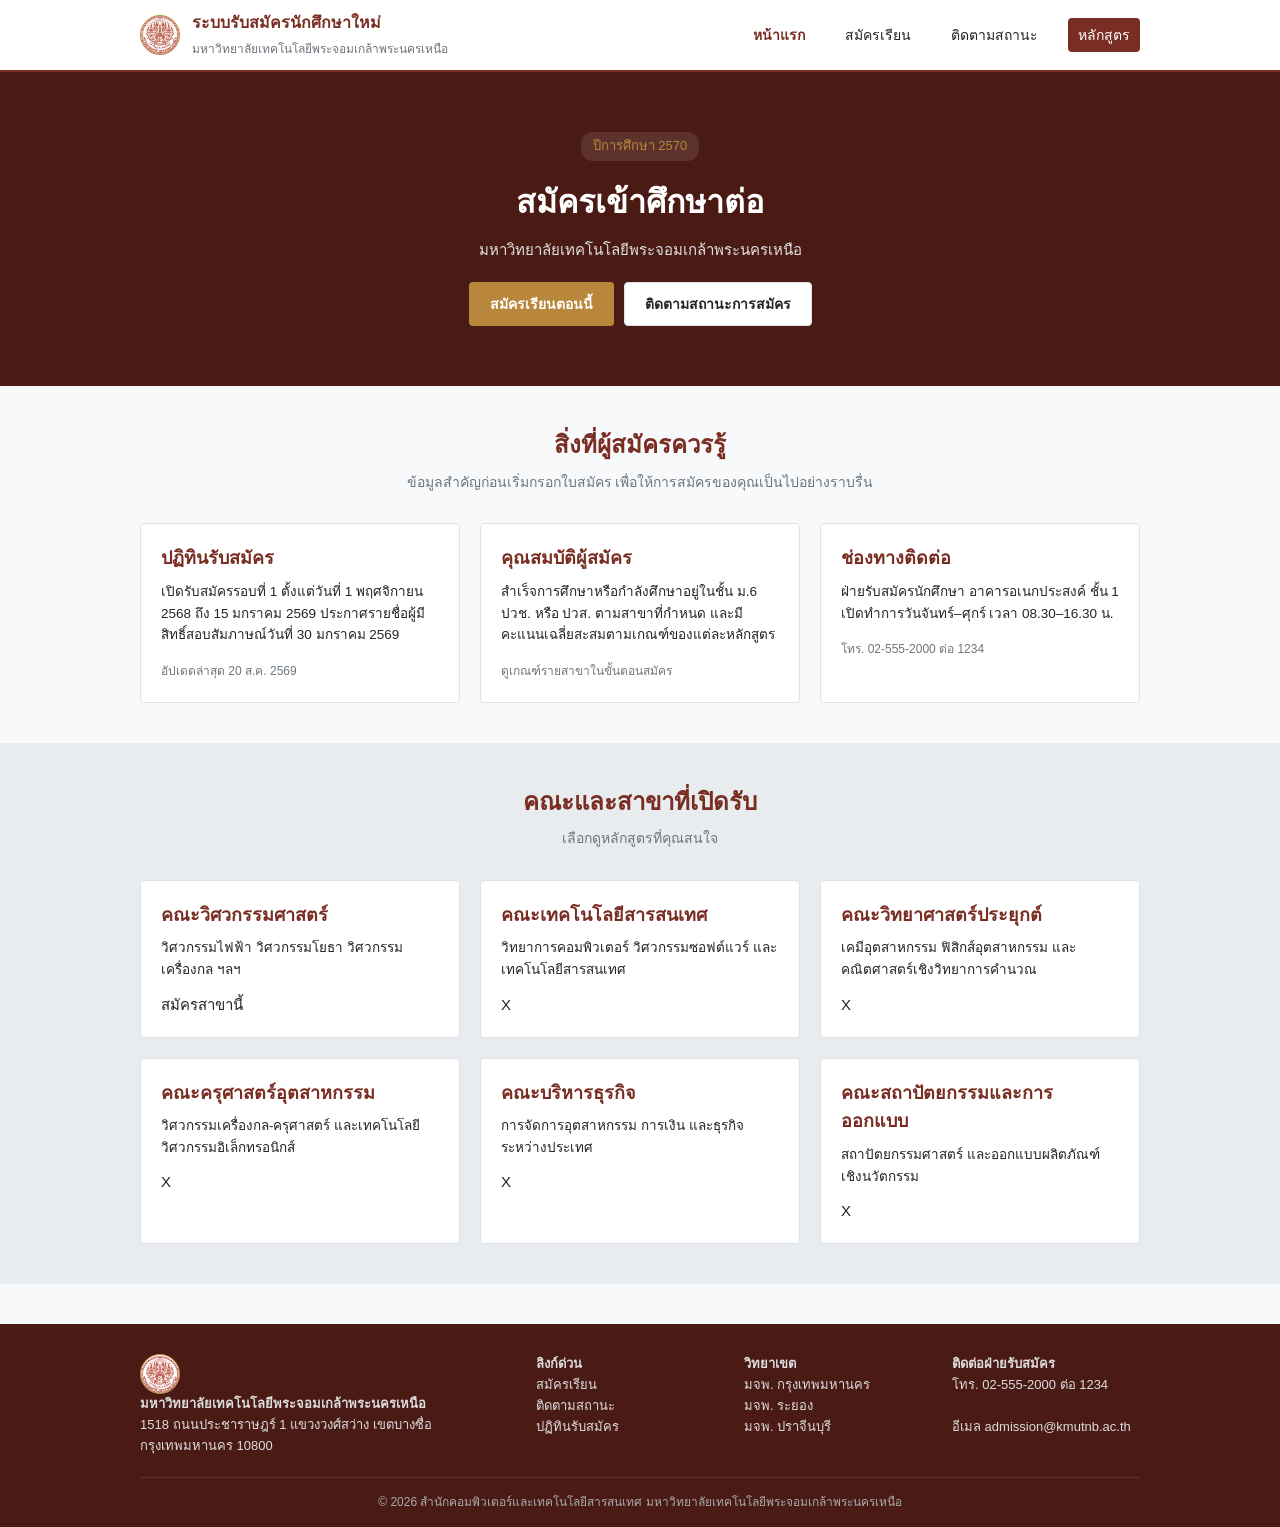
==== index.html @ a2003282 "Add files via upload" ====
<!doctype html>
<html lang="th">
<head>
<meta charset="UTF-8">
<meta name="viewport" content="width=device-width, initial-scale=1">
<title>ระบบรับสมัครนักศึกษาใหม่ | มจพ.</title>
<link rel="stylesheet" href="/style.css">
</head>
<body>

<header class="site-header">
  <div class="wrap">
    <a href="index.html" class="brand">
      <div class="seal"><img src="/image/logo_kmutnb-(6).png" alt="ตราสัญลักษณ์ มจพ."></div>
      <div class="brand-text">
        <strong>ระบบรับสมัครนักศึกษาใหม่</strong>
        <span>มหาวิทยาลัยเทคโนโลยีพระจอมเกล้าพระนครเหนือ</span>
      </div>
    </a>
    <nav class="main-nav">
      <a href="index.html" aria-current="page">หน้าแรก</a>
      <a href="application.html">สมัครเรียน</a>
      <a href="status.html">ติดตามสถานะ</a>
      <a href="programs.html" class="nav-cta">หลักสูตร</a>
    </nav>
  </div>
</header>

<section class="hero">
  <div class="wrap">
    <span class="hero-year">ปีการศึกษา 2570</span>
    <h1>สมัครเข้าศึกษาต่อ</h1>
    <p>มหาวิทยาลัยเทคโนโลยีพระจอมเกล้าพระนครเหนือ</p>
    <div class="hero-actions">
      <a href="application.html" class="btn btn-primary">สมัครเรียนตอนนี้</a>
      <a href="status.html" class="btn btn-outline">ติดตามสถานะการสมัคร</a>
    </div>
  </div>
</section>

<section class="section">
  <div class="wrap">
    <div class="section-head">
      <h2>สิ่งที่ผู้สมัครควรรู้</h2>
      <p>ข้อมูลสำคัญก่อนเริ่มกรอกใบสมัคร เพื่อให้การสมัครของคุณเป็นไปอย่างราบรื่น</p>
    </div>
    <div class="card-grid">
      <article class="info-card">
        <h3>ปฏิทินรับสมัคร</h3>
        <p>เปิดรับสมัครรอบที่ 1 ตั้งแต่วันที่ 1 พฤศจิกายน 2568 ถึง 15 มกราคม 2569 ประกาศรายชื่อผู้มีสิทธิ์สอบสัมภาษณ์วันที่ 30 มกราคม 2569</p>
        <span class="meta">อัปเดตล่าสุด 20 ส.ค. 2569</span>
      </article>
      <article class="info-card">
        <h3>คุณสมบัติผู้สมัคร</h3>
        <p>สำเร็จการศึกษาหรือกำลังศึกษาอยู่ในชั้น ม.6 ปวช. หรือ ปวส. ตามสาขาที่กำหนด และมีคะแนนเฉลี่ยสะสมตามเกณฑ์ของแต่ละหลักสูตร</p>
        <span class="meta">ดูเกณฑ์รายสาขาในขั้นตอนสมัคร</span>
      </article>
      <article class="info-card">
        <h3>ช่องทางติดต่อ</h3>
        <p>ฝ่ายรับสมัครนักศึกษา อาคารอเนกประสงค์ ชั้น 1 เปิดทำการวันจันทร์–ศุกร์ เวลา 08.30–16.30 น.</p>
        <span class="meta">โทร. 02-555-2000 ต่อ 1234</span>
      </article>
    </div>
  </div>
</section>

<section class="section section-alt">
  <div class="wrap">
    <div class="section-head">
      <h2>คณะและสาขาที่เปิดรับ</h2>
      <p>เลือกดูหลักสูตรที่คุณสนใจ</p>
    </div>
    <div class="program-grid">
      <a href="application.html" class="program-card">
        <h3>คณะวิศวกรรมศาสตร์</h3>
        <p>วิศวกรรมไฟฟ้า วิศวกรรมโยธา วิศวกรรมเครื่องกล ฯลฯ</p>
        <span class="link">สมัครสาขานี้</span>
      </a>
      <a href="index.html" class="program-card">
        <h3>คณะเทคโนโลยีสารสนเทศ</h3>
        <p>วิทยาการคอมพิวเตอร์ วิศวกรรมซอฟต์แวร์ และเทคโนโลยีสารสนเทศ</p>
        <span class="link">X</span>
      </a>
      <a href="index.html" class="program-card">
        <h3>คณะวิทยาศาสตร์ประยุกต์</h3>
        <p>เคมีอุตสาหกรรม ฟิสิกส์อุตสาหกรรม และคณิตศาสตร์เชิงวิทยาการคำนวณ</p>
        <span class="link">X</span>
      </a>
      <a href="index.html" class="program-card">
        <h3>คณะครุศาสตร์อุตสาหกรรม</h3>
        <p>วิศวกรรมเครื่องกล-ครุศาสตร์ และเทคโนโลยีวิศวกรรมอิเล็กทรอนิกส์</p>
        <span class="link">X</span>
      </a>
      <a href="index.html" class="program-card">
        <h3>คณะบริหารธุรกิจ</h3>
        <p>การจัดการอุตสาหกรรม การเงิน และธุรกิจระหว่างประเทศ</p>
        <span class="link">X</span>
      </a>
      <a href="index.html" class="program-card">
        <h3>คณะสถาปัตยกรรมและการออกแบบ</h3>
        <p>สถาปัตยกรรมศาสตร์ และออกแบบผลิตภัณฑ์เชิงนวัตกรรม</p>
        <span class="link">X</span>
      </a>
    </div>
  </div>
</section>

<footer class="site-footer">
  <div class="wrap">
    <div class="footer-grid">
      <div>
        <div class="footer-brand">
          <div class="seal"><img src="/image/logo_kmutnb-(6).png" alt="ตราสัญลักษณ์ มจพ."></div>
          <strong style="font-family:var(--serif); color:var(--gold-soft); align-self:center;">มหาวิทยาลัยเทคโนโลยีพระจอมเกล้าพระนครเหนือ</strong>
        </div>
        <p>1518 ถนนประชาราษฎร์ 1 แขวงวงศ์สว่าง เขตบางซื่อ กรุงเทพมหานคร 10800</p>
      </div>
      <div>
        <h4>ลิงก์ด่วน</h4>
        <ul>
          <li><a href="application.html">สมัครเรียน</a></li>
          <li><a href="status.html">ติดตามสถานะ</a></li>
          <li><a href="index.html">ปฏิทินรับสมัคร</a></li>
        </ul>
      </div>
      <div>
        <h4>วิทยาเขต</h4>
        <ul class="footer-links">
          <li><a href="#">มจพ. กรุงเทพมหานคร</a></li>
          <li><a href="#">มจพ. ระยอง</a></li>
          <li><a href="#">มจพ. ปราจีนบุรี</a></li>
        </ul>
      </div>
      <div>
        <h4>ติดต่อฝ่ายรับสมัคร</h4>
        <p>โทร. 02-555-2000 ต่อ 1234</p><br>
        <p>อีเมล admission@kmutnb.ac.th</p>
      </div>
    </div>
    <div class="footer-bottom">
      <span>© 2026 สำนักคอมพิวเตอร์และเทคโนโลยีสารสนเทศ มหาวิทยาลัยเทคโนโลยีพระจอมเกล้าพระนครเหนือ</span>
    </div>
  </div>
</footer>

</body>
</html>
---- style.css ----
:root {
  --red-kmutnb: #7A2E23;
  --red-dark:   #4A1B15;
  --gold:       #B8873B;
  --bg-main:    #F8F9FA;
  --bg-card:    #FFFFFF;
  --text-main:  #212529;
  --text-muted: #6C757D;
  --border:     #DEE2E6;
  --radius:     4px;
  --max-w:      1040px;
}

* { box-sizing: border-box; margin: 0; padding: 0; }
body {
  font-family: 'Noto Sans Thai', sans-serif;
  color: #212529;
  background: #F8F9FA;
  line-height: 1.6;
  font-size: 15px;
}

a { color: inherit; text-decoration: none; }
ul { list-style: none; }
img { max-width: 100%; display: block; }

.wrap { max-width: 1040px; margin: 0 auto; padding: 0 20px; }

/* Header */
.site-header {
  background: #FFFFFF;
  border-bottom: 2px solid #7A2E23;
  position: sticky; top: 0; z-index: 10;
}
.site-header .wrap {
  display: flex; align-items: center; justify-content: space-between; height: 70px;
}
.brand { display: flex; align-items: center; gap: 12px; }
.seal {
  width: 40px; height: 40px; border-radius: 50%;
  border: 1px solid #B8873B; background: #fff;
  display: flex; align-items: center; justify-content: center;
}
.brand-text strong { font-size: 16px; color: #7A2E23; display: block; }
.brand-text span { font-size: 12px; color: #6C757D; }

.main-nav { display: flex; gap: 20px; align-items: center; }
.main-nav a { font-size: 14px; font-weight: 500; padding: 6px 10px; border-radius: 4px; }
.main-nav a:hover, .main-nav a[aria-current="page"] { color: #7A2E23; font-weight: 700; }
.nav-cta { background: #7A2E23; color: #FFF !important; }
.nav-cta:hover { background: #4A1B15; }

/* Buttons */
.btn {
  display: inline-flex; align-items: center; justify-content: center;
  padding: 10px 20px; font-size: 14px; font-weight: 600;
  border-radius: 4px; border: 1px solid transparent; cursor: pointer;
}
.btn-primary { background: #B8873B; color: #FFF; }
.btn-solid { background: #7A2E23; color: #FFF; }
.btn-solid:hover { background: #4A1B15; }
.btn-outline { border-color: #DEE2E6; background: #FFF; color: #212529; }
.btn-ghost { border-color: #7A2E23; color: #7A2E23; }

/* Hero & Section */
.hero { background: #4A1B15; color: #FFF; padding: 60px 0; text-align: center; }
.hero h1 { font-size: 32px; margin-bottom: 10px; color: #FFF; }
.hero p { color: #E0E0E0; margin-bottom: 20px; }
.hero-year {
  display: inline-block; font-size: 13px; background: rgba(255,255,255,0.1);
  padding: 4px 12px; border-radius: 12px; margin-bottom: 16px; color: #B8873B;
}
.hero-actions { display: flex; gap: 10px; justify-content: center; }

.section { padding: 40px 0; }
.section-alt { background: #E9ECEF; }
.section-head { margin-bottom: 30px; text-align: center; }
.section-head h1, .section-head h2 { font-size: 24px; color: #7A2E23; margin-bottom: 6px; }
.section-head p { color: #6C757D; font-size: 14px; }

/* Grid & Cards */
.card-grid, .program-grid {
  display: grid; grid-template-columns: repeat(3, 1fr); gap: 20px;
}
.info-card, .program-card {
  background: #FFFFFF; border: 1px solid #DEE2E6;
  border-radius: var(--radius); padding: 20px;
}
.info-card h3, .program-card h2, .program-card h3 { font-size: 18px; color: #7A2E23; margin-bottom: 8px; }
.info-card p, .program-card p { font-size: 13.5px; color: #212529; margin-bottom: 12px; }
.info-card .meta { font-size: 12px; color: #6C757D; }
.program-card .degree {
  display: inline-block; font-size: 12px; background: #E9ECEF;
  padding: 2px 8px; border-radius: 4px; margin-bottom: 10px; color: #7A2E23; font-weight: 600;
}
.program-card .careers, .careers-box {
  background: #F1F3F5; border-left: 3px solid #B8873B;
  padding: 10px; font-size: 12.5px; margin-top: 10px;
}

/* Forms & Steps */
.steps-rail { display: flex; justify-content: center; gap: 15px; margin-bottom: 30px; }
.step-node { display: flex; align-items: center; gap: 8px; font-size: 13px; color: #6C757D; }
.step-node.done { color: #7A2E23; font-weight: 600; }
.step-num {
  width: 24px; height: 24px; border-radius: 50%; border: 1px solid #DEE2E6;
  display: flex; align-items: center; justify-content: center; font-size: 12px;
}
.step-node.done .step-num { background: #7A2E23; color: #FFF; border-color: #7A2E23; }

.form-sheet {
  background: #FFFFFF; border: 1px solid #DEE2E6;
  border-radius: var(--radius); padding: 24px; margin-bottom: 20px;
}
.form-sheet-head { border-bottom: 1px solid #DEE2E6; padding-bottom: 12px; margin-bottom: 20px; display: flex; gap: 12px; }
.form-sheet-head .num { font-size: 20px; font-weight: 700; color: #B8873B; }
.field-grid { display: grid; grid-template-columns: repeat(2, 1fr); gap: 16px; }
.field { display: flex; flex-direction: column; gap: 6px; }
.field.full { grid-column: 1 / -1; }
.field label { font-size: 13.5px; font-weight: 600; }
.field input, .field select, .field textarea {
  padding: 8px 12px; border: 1px solid #DEE2E6; border-radius: 4px; font-size: 14px;
}
.radio-row { display: flex; gap: 15px; padding-top: 4px; }
.radio-opt { display: flex; align-items: center; gap: 5px; font-size: 13.5px; }

.upload-box {
  border: 1px dashed #DEE2E6; padding: 16px; text-align: center;
  background: #F8F9FA; cursor: pointer; border-radius: 4px;
}

.priority-row { display: flex; align-items: center; gap: 12px; margin-bottom: 10px; }
.priority-num {
  width: 24px; height: 24px; background: #DEE2E6; border-radius: 50%;
  display: flex; align-items: center; justify-content: center; font-size: 12px; font-weight: 700;
}

.form-actions { display: flex; justify-content: space-between; align-items: center; }
.consent { font-size: 13px; color: #6C757D; display: flex; gap: 8px; }

/* Status & Confirm */
.confirm-panel {
  background: #FFFFFF; border: 1px solid #DEE2E6;
  padding: 30px; text-align: center; max-width: 600px; margin: 0 auto; border-radius: 4px;
}
.ref-box { background: #F1F3F5; padding: 15px; margin: 20px 0; border: 1px dashed #DEE2E6; }
.ref-box strong { font-size: 20px; color: #7A2E23; }
.confirm-list li { display: flex; justify-content: space-between; padding: 8px 0; border-bottom: 1px solid #DEE2E6; font-size: 13.5px; }

.status-search { background: #FFFFFF; border: 1px solid #DEE2E6; padding: 20px; display: flex; gap: 15px; margin-bottom: 30px; }
.status-summary { background: #7A2E23; color: #FFF; padding: 20px; border-radius: 4px; display: flex; justify-content: space-between; align-items: center; margin-bottom: 30px; }
.status-pill { background: #B8873B; color: #FFF; padding: 4px 12px; border-radius: 12px; font-size: 12px; font-weight: 600; }

.timeline { padding-left: 20px; border-left: 2px solid #DEE2E6; }
.timeline-item { position: relative; padding-bottom: 24px; padding-left: 15px; }
.timeline-dot { position: absolute; left: -26px; top: 2px; width: 10px; height: 10px; border-radius: 50%; background: #DEE2E6; }
.timeline-item.done .timeline-dot { background: green; }
.timeline-item.current .timeline-dot { background: #7A2E23; }

/* Footer */
.site-footer { background: #4A1B15; color: #DDD; padding: 30px 0 15px; margin-top: 40px; font-size: 13px; }
.footer-grid { display: grid; grid-template-columns: 2fr 1fr 1fr 1fr; gap: 20px; padding-bottom: 20px; border-bottom: 1px solid rgba(255,255,255,0.1); }
.footer-bottom { padding-top: 15px; text-align: center; color: #AAA; font-size: 12px; }

@media (max-width: 800px) {
  .main-nav { display: none; }
  .card-grid, .program-grid, .field-grid, .footer-grid { grid-template-columns: 1fr; }
  .status-search { flex-direction: column; }
}
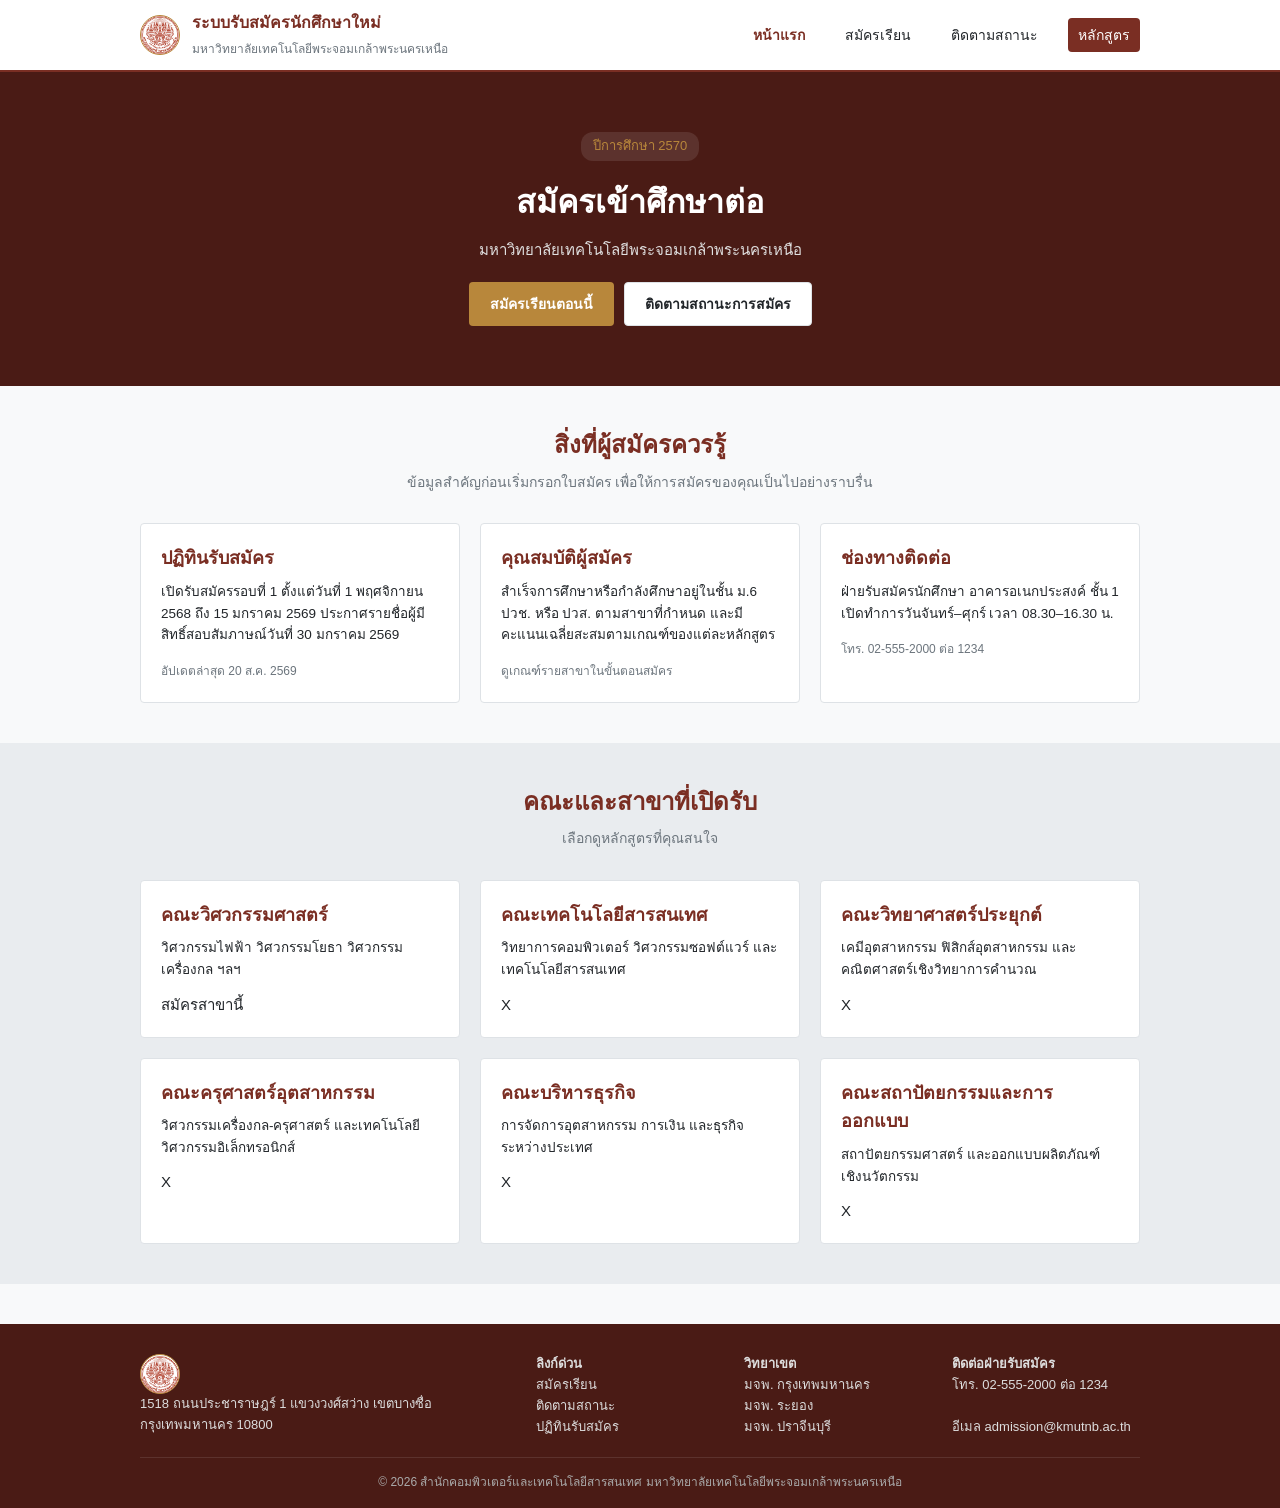
==== commit a2550f0a: "Update index.html" ====
--- a/index.html
+++ b/index.html
@@ -4,14 +4,14 @@
 <meta charset="UTF-8">
 <meta name="viewport" content="width=device-width, initial-scale=1">
 <title>ระบบรับสมัครนักศึกษาใหม่ | มจพ.</title>
-<link rel="stylesheet" href="/style.css">
+<link rel="stylesheet" href="style.css">
 </head>
 <body>
 
 <header class="site-header">
   <div class="wrap">
     <a href="index.html" class="brand">
-      <div class="seal"><img src="/image/logo_kmutnb-(6).png" alt="ตราสัญลักษณ์ มจพ."></div>
+      <div class="seal"><img src="image/logo_kmutnb-(6).png" alt="ตราสัญลักษณ์ มจพ."></div>
       <div class="brand-text">
         <strong>ระบบรับสมัครนักศึกษาใหม่</strong>
         <span>มหาวิทยาลัยเทคโนโลยีพระจอมเกล้าพระนครเหนือ</span>
@@ -110,8 +110,7 @@
     <div class="footer-grid">
       <div>
         <div class="footer-brand">
-          <div class="seal"><img src="/image/logo_kmutnb-(6).png" alt="ตราสัญลักษณ์ มจพ."></div>
-          <strong style="font-family:var(--serif); color:var(--gold-soft); align-self:center;">มหาวิทยาลัยเทคโนโลยีพระจอมเกล้าพระนครเหนือ</strong>
+          <div class="seal"><img src="image/logo_kmutnb-(6).png" alt="ตราสัญลักษณ์ มจพ."></div>
         </div>
         <p>1518 ถนนประชาราษฎร์ 1 แขวงวงศ์สว่าง เขตบางซื่อ กรุงเทพมหานคร 10800</p>
       </div>
@@ -144,4 +143,4 @@
 </footer>
 
 </body>
-</html>+</html>
